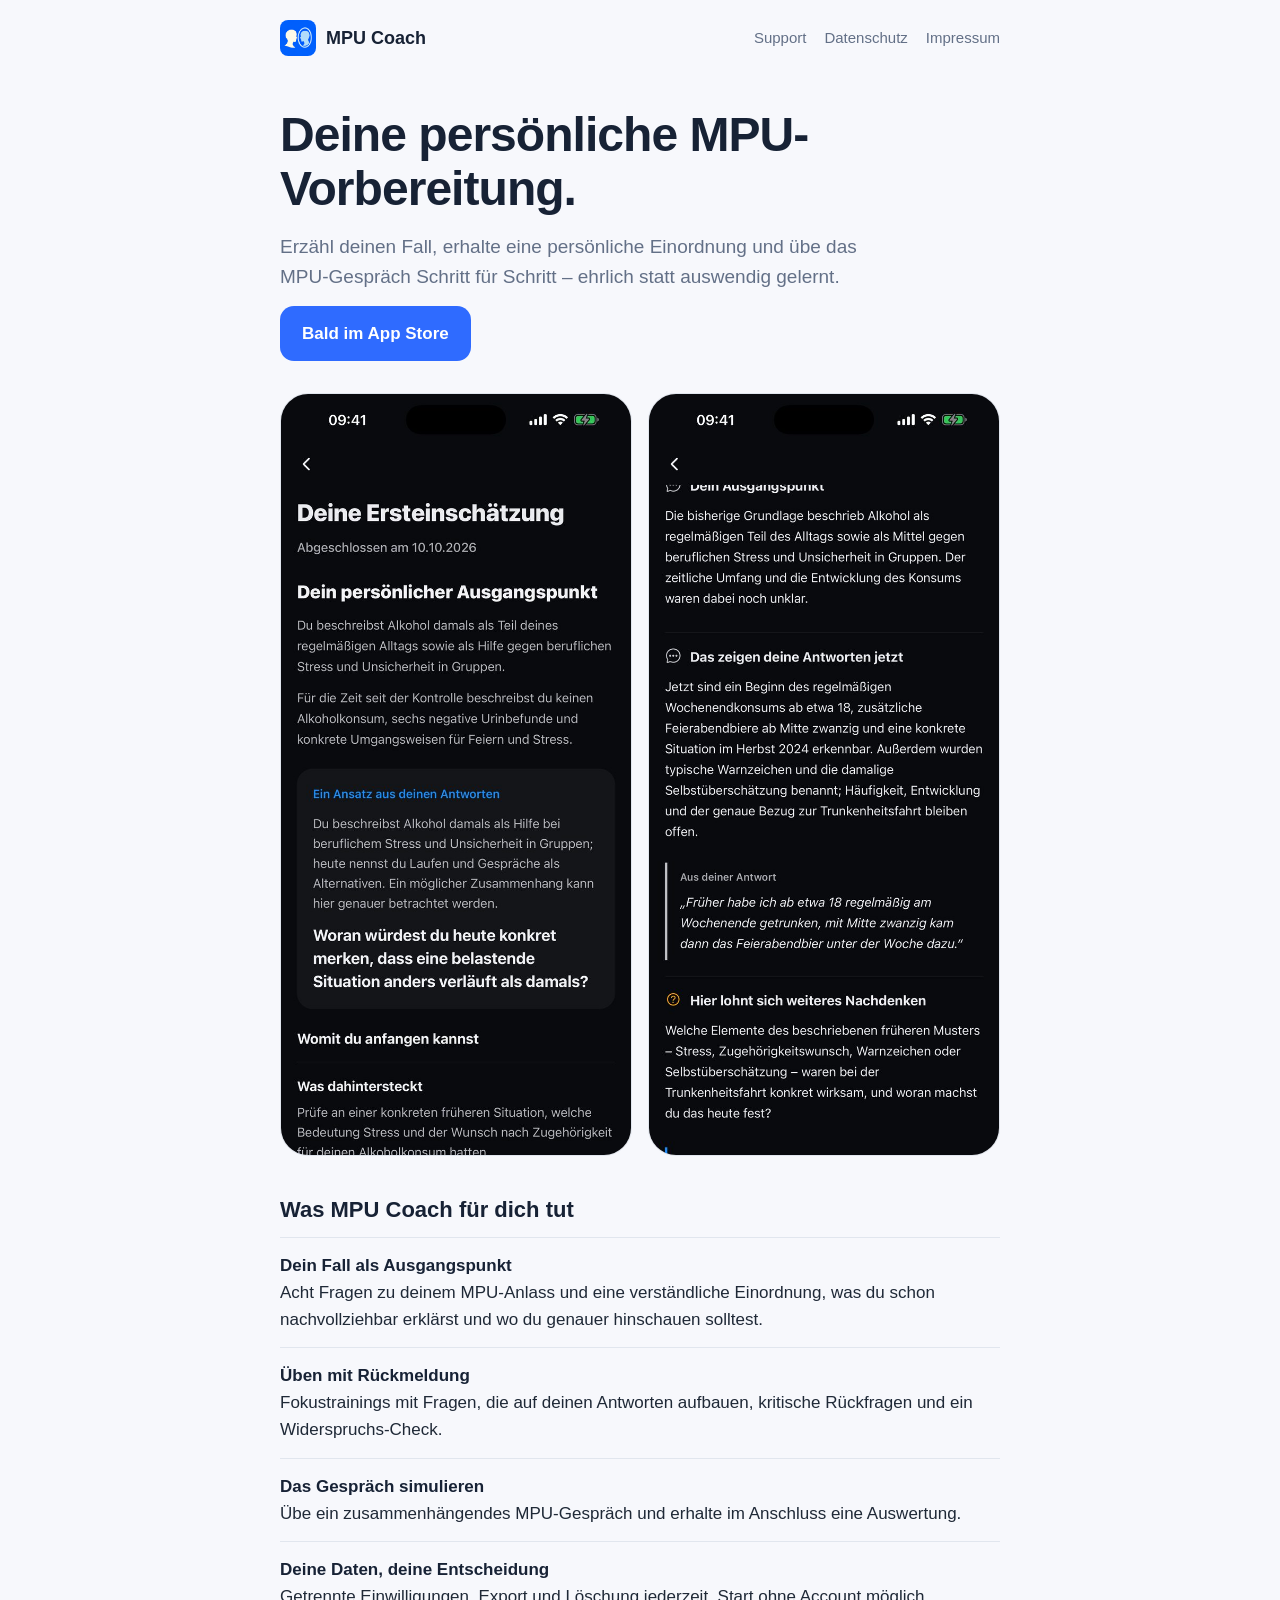
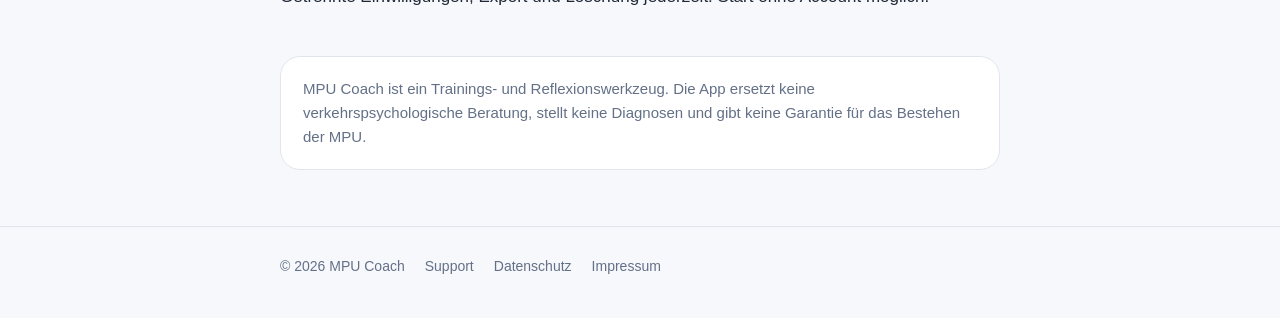
==== index.html @ 3ff572f0 "Initial website" ====
<!doctype html>
<html lang="de">
<head>
<meta charset="utf-8">
<meta name="viewport" content="width=device-width, initial-scale=1">
<title>MPU Coach – persönliche MPU-Vorbereitung</title>
<meta name="description" content="Bereite dich ehrlich und persönlich auf deine MPU vor: Erzähl deinen Fall, erhalte eine Einordnung und übe das Gespräch.">
<link rel="icon" href="favicon.png">
<link rel="apple-touch-icon" href="apple-touch-icon.png">
<link rel="stylesheet" href="style.css">
</head>
<body>
<header class="top"><div class="wrap">
  <a class="brand" href="index.html"><img src="icon.png" alt=""><span>MPU Coach</span></a>
  <nav><a href="support.html">Support</a><a href="datenschutz.html">Datenschutz</a><a href="impressum.html">Impressum</a></nav>
</div></header>
<main class="wrap">
<h1>Deine persönliche MPU-Vorbereitung.</h1>
<p class="lead">Erzähl deinen Fall, erhalte eine persönliche Einordnung und übe das MPU-Gespräch Schritt für Schritt – ehrlich statt auswendig gelernt.</p>
<p><a class="button" href="#app">Bald im App Store</a></p>
<div class="shots">
  <img src="screen-1.jpg" alt="Ersteinschätzung mit persönlichem Ausgangspunkt in der App MPU Coach">
  <img src="screen-2.jpg" alt="Auswertung eines Fokustrainings mit Zitat aus der eigenen Antwort">
</div>
<h2 id="app">Was MPU Coach für dich tut</h2>
<ul class="features">
  <li><strong>Dein Fall als Ausgangspunkt</strong>Acht Fragen zu deinem MPU-Anlass und eine verständliche Einordnung, was du schon nachvollziehbar erklärst und wo du genauer hinschauen solltest.</li>
  <li><strong>Üben mit Rückmeldung</strong>Fokustrainings mit Fragen, die auf deinen Antworten aufbauen, kritische Rückfragen und ein Widerspruchs-Check.</li>
  <li><strong>Das Gespräch simulieren</strong>Übe ein zusammenhängendes MPU-Gespräch und erhalte im Anschluss eine Auswertung.</li>
  <li><strong>Deine Daten, deine Entscheidung</strong>Getrennte Einwilligungen, Export und Löschung jederzeit. Start ohne Account möglich.</li>
</ul>
<div class="card" style="margin-top:32px">
  <p class="muted">MPU Coach ist ein Trainings- und Reflexionswerkzeug. Die App ersetzt keine verkehrspsychologische Beratung, stellt keine Diagnosen und gibt keine Garantie für das Bestehen der MPU.</p>
</div>
</main>
<footer><div class="wrap">
  <span>© 2026 MPU Coach</span>
  <a href="support.html">Support</a>
  <a href="datenschutz.html">Datenschutz</a>
  <a href="impressum.html">Impressum</a>
</div></footer>
</body>
</html>
---- style.css ----
:root {
  --bg: #F7F8FC;
  --surface: #FFFFFF;
  --ink: #172235;
  --body: #1F2937;
  --muted: #637087;
  --border: #E1E6EE;
  --accent: #2F6BFF;
  --accent-soft: #EDF3FF;
}
@media (prefers-color-scheme: dark) {
  :root {
    --bg: #080A0D;
    --surface: #141519;
    --ink: #ECECEF;
    --body: #D7D7DC;
    --muted: #A7A7B0;
    --border: #282A30;
    --accent: #198CFF;
    --accent-soft: #1B1D23;
  }
}
* { box-sizing: border-box; }
html { -webkit-text-size-adjust: 100%; }
body {
  margin: 0;
  background: var(--bg);
  color: var(--body);
  font: 17px/1.6 -apple-system, BlinkMacSystemFont, "SF Pro Text", "Segoe UI", Roboto, Helvetica, Arial, sans-serif;
}
a { color: var(--accent); text-decoration: none; }
a:hover { text-decoration: underline; }
.wrap { max-width: 760px; margin: 0 auto; padding: 0 20px; }
header.top { padding: 20px 0; }
header.top .wrap { display: flex; align-items: center; justify-content: space-between; gap: 12px; }
.brand { display: flex; align-items: center; gap: 10px; color: var(--ink); font-weight: 700; font-size: 18px; }
.brand img { width: 36px; height: 36px; border-radius: 22.5%; }
nav a { color: var(--muted); font-size: 15px; margin-left: 18px; }
h1 { color: var(--ink); font-size: clamp(32px, 7vw, 48px); line-height: 1.12; letter-spacing: -0.02em; margin: 32px 0 16px; }
h2 { color: var(--ink); font-size: 22px; line-height: 1.3; margin: 40px 0 12px; }
h3 { color: var(--ink); font-size: 17px; margin: 16px 0 6px; }
p { margin: 0 0 14px; }
.lead { font-size: 19px; color: var(--muted); max-width: 600px; }
.card { background: var(--surface); border: 1px solid var(--border); border-radius: 20px; padding: 20px 22px; margin: 12px 0; }
.card p:last-child { margin-bottom: 0; }
.button { display: inline-block; background: var(--accent); color: #fff; font-weight: 600; padding: 14px 22px; border-radius: 14px; }
.button:hover { text-decoration: none; opacity: .92; }
.muted { color: var(--muted); font-size: 15px; }
.shots { display: grid; grid-template-columns: 1fr 1fr; gap: 16px; margin: 32px 0; }
.shots img { width: 100%; border-radius: 28px; border: 1px solid var(--border); display: block; }
.features { list-style: none; padding: 0; margin: 0; }
.features li { padding: 14px 0; border-top: 1px solid var(--border); }
.features li strong { color: var(--ink); display: block; }
footer { margin: 56px 0 0; padding: 28px 0 40px; border-top: 1px solid var(--border); }
footer .wrap { display: flex; flex-wrap: wrap; gap: 8px 20px; color: var(--muted); font-size: 14px; }
footer a { color: var(--muted); }
@media (max-width: 520px) {
  nav a { margin-left: 12px; font-size: 14px; }
  .brand span { display: none; }
}
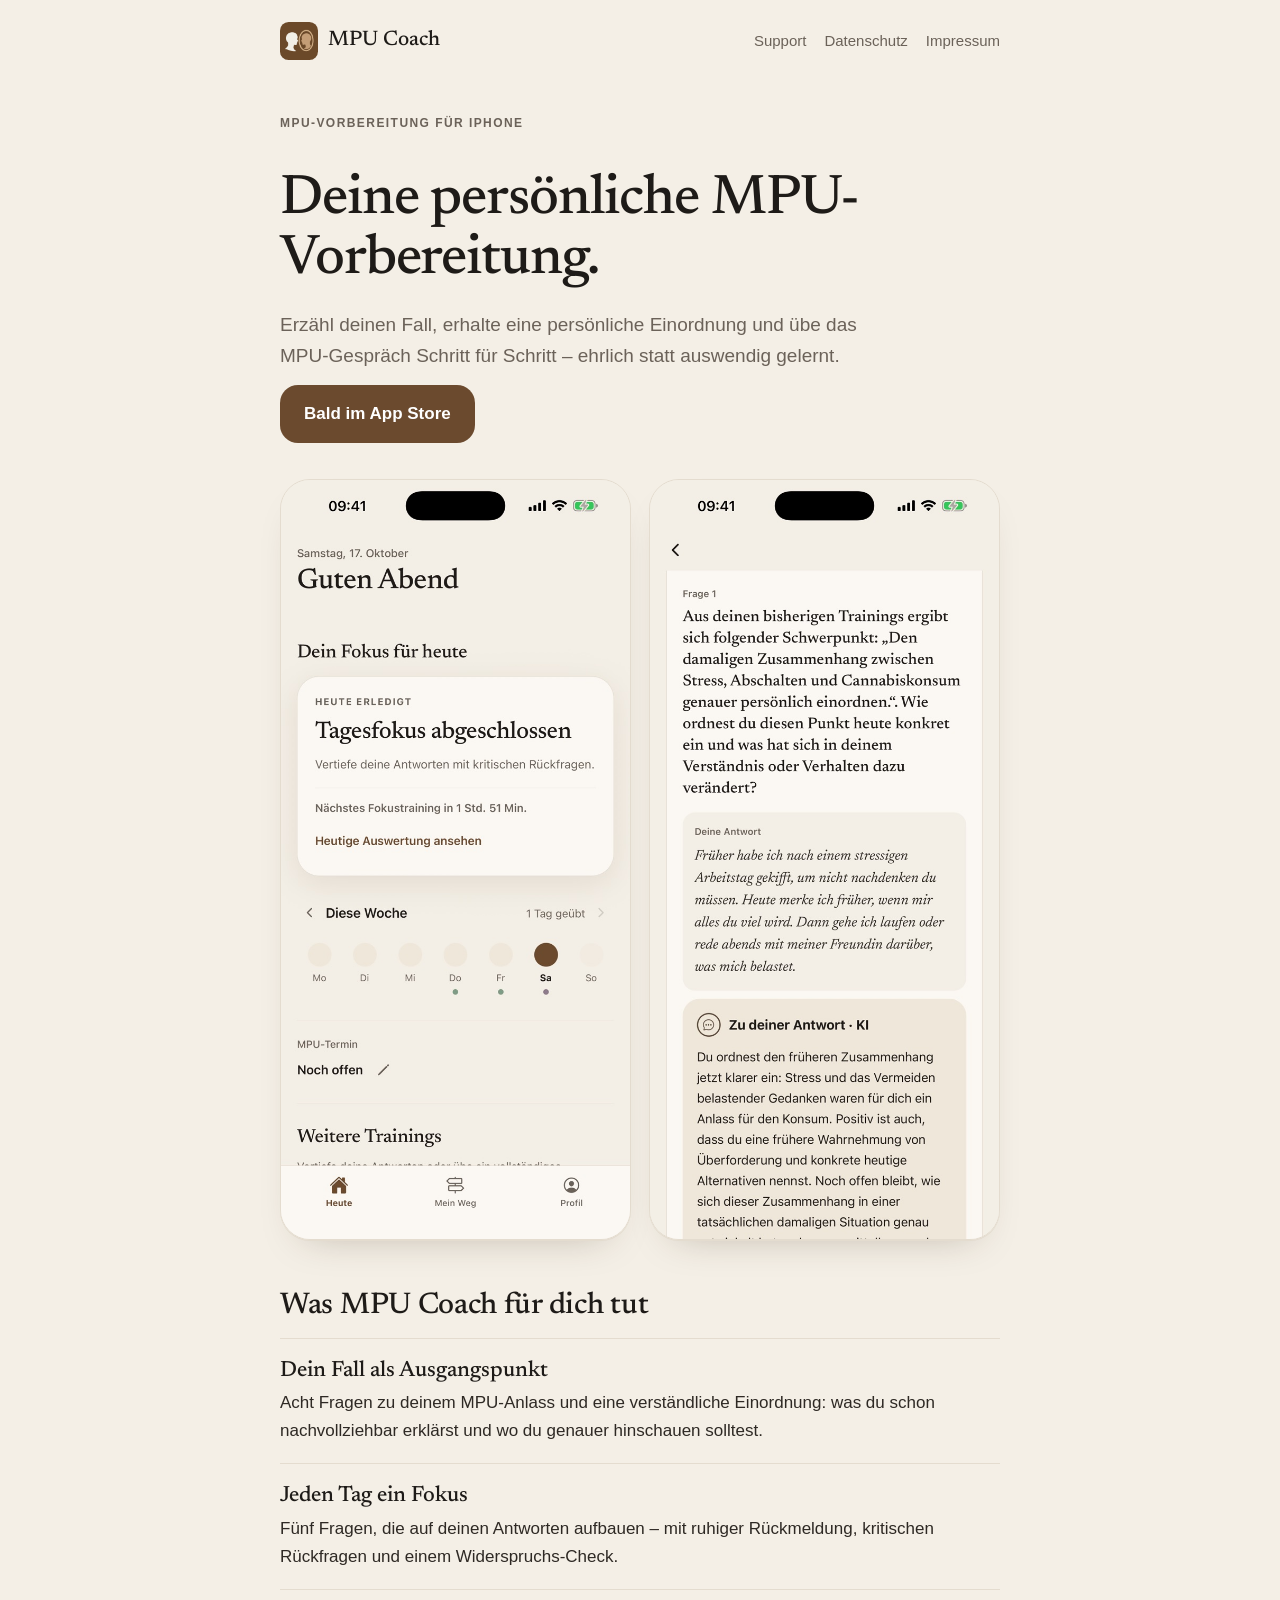
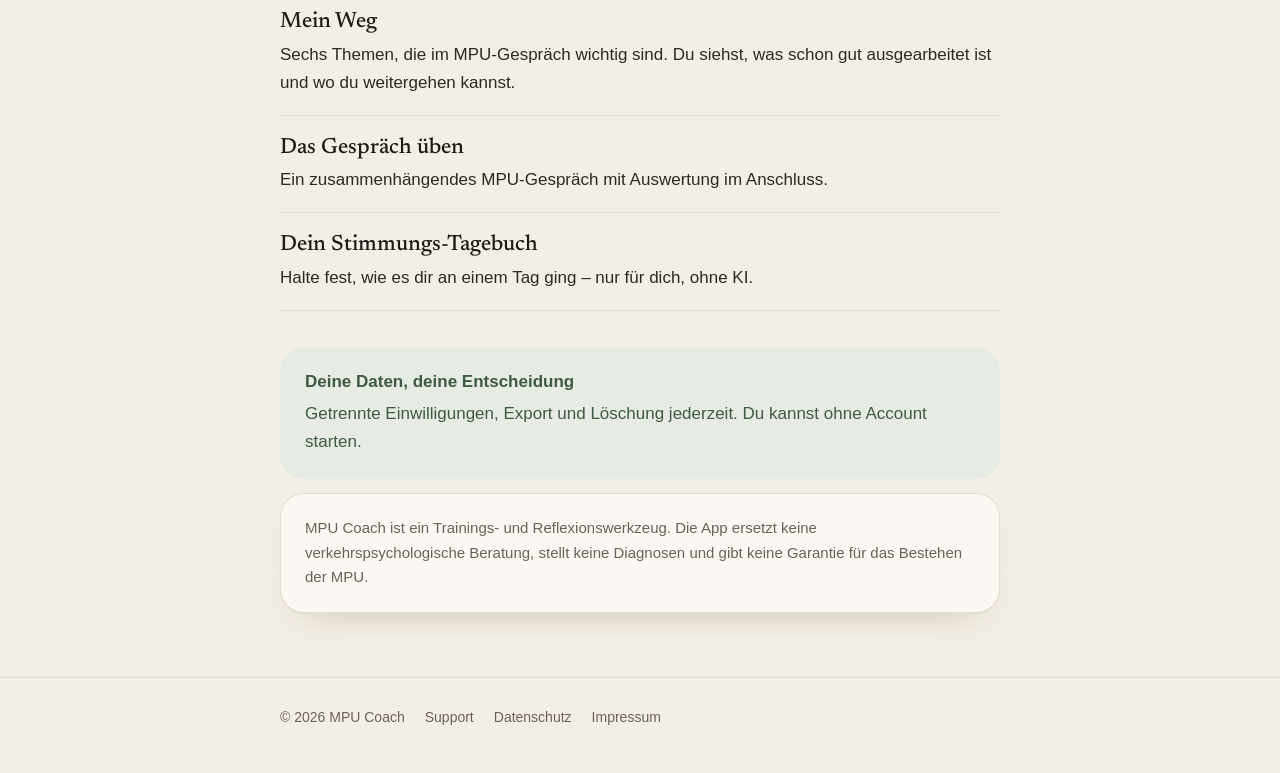
==== commit c7a5d6fb: "Update website" ====
--- a/index.html
+++ b/index.html
@@ -3,6 +3,8 @@
 <head>
 <meta charset="utf-8">
 <meta name="viewport" content="width=device-width, initial-scale=1">
+<meta name="theme-color" content="#F4EFE6">
+<meta name="color-scheme" content="light">
 <title>MPU Coach – persönliche MPU-Vorbereitung</title>
 <meta name="description" content="Bereite dich ehrlich und persönlich auf deine MPU vor: Erzähl deinen Fall, erhalte eine Einordnung und übe das Gespräch.">
 <link rel="icon" href="favicon.png">
@@ -15,21 +17,27 @@
   <nav><a href="support.html">Support</a><a href="datenschutz.html">Datenschutz</a><a href="impressum.html">Impressum</a></nav>
 </div></header>
 <main class="wrap">
+<p class="eyebrow">MPU-Vorbereitung für iPhone</p>
 <h1>Deine persönliche MPU-Vorbereitung.</h1>
 <p class="lead">Erzähl deinen Fall, erhalte eine persönliche Einordnung und übe das MPU-Gespräch Schritt für Schritt – ehrlich statt auswendig gelernt.</p>
 <p><a class="button" href="#app">Bald im App Store</a></p>
 <div class="shots">
-  <img src="screen-1.jpg" alt="Ersteinschätzung mit persönlichem Ausgangspunkt in der App MPU Coach">
-  <img src="screen-2.jpg" alt="Auswertung eines Fokustrainings mit Zitat aus der eigenen Antwort">
+  <img src="screen-1.jpg" alt="Die Seite „Heute“ in MPU Coach mit Tagesfokus und den Wochentagen">
+  <img src="screen-2.jpg" alt="Eine gespeicherte Frage mit der eigenen Antwort in kursiver Schrift und der Rückmeldung">
 </div>
 <h2 id="app">Was MPU Coach für dich tut</h2>
 <ul class="features">
-  <li><strong>Dein Fall als Ausgangspunkt</strong>Acht Fragen zu deinem MPU-Anlass und eine verständliche Einordnung, was du schon nachvollziehbar erklärst und wo du genauer hinschauen solltest.</li>
-  <li><strong>Üben mit Rückmeldung</strong>Fokustrainings mit Fragen, die auf deinen Antworten aufbauen, kritische Rückfragen und ein Widerspruchs-Check.</li>
-  <li><strong>Das Gespräch simulieren</strong>Übe ein zusammenhängendes MPU-Gespräch und erhalte im Anschluss eine Auswertung.</li>
-  <li><strong>Deine Daten, deine Entscheidung</strong>Getrennte Einwilligungen, Export und Löschung jederzeit. Start ohne Account möglich.</li>
+  <li><strong>Dein Fall als Ausgangspunkt</strong>Acht Fragen zu deinem MPU-Anlass und eine verständliche Einordnung: was du schon nachvollziehbar erklärst und wo du genauer hinschauen solltest.</li>
+  <li><strong>Jeden Tag ein Fokus</strong>Fünf Fragen, die auf deinen Antworten aufbauen – mit ruhiger Rückmeldung, kritischen Rückfragen und einem Widerspruchs-Check.</li>
+  <li><strong>Mein Weg</strong>Sechs Themen, die im MPU-Gespräch wichtig sind. Du siehst, was schon gut ausgearbeitet ist und wo du weitergehen kannst.</li>
+  <li><strong>Das Gespräch üben</strong>Ein zusammenhängendes MPU-Gespräch mit Auswertung im Anschluss.</li>
+  <li><strong>Dein Stimmungs-Tagebuch</strong>Halte fest, wie es dir an einem Tag ging – nur für dich, ohne KI.</li>
 </ul>
-<div class="card" style="margin-top:32px">
+<div class="card sage" style="margin-top:36px">
+  <h3>Deine Daten, deine Entscheidung</h3>
+  <p>Getrennte Einwilligungen, Export und Löschung jederzeit. Du kannst ohne Account starten.</p>
+</div>
+<div class="card">
   <p class="muted">MPU Coach ist ein Trainings- und Reflexionswerkzeug. Die App ersetzt keine verkehrspsychologische Beratung, stellt keine Diagnosen und gibt keine Garantie für das Bestehen der MPU.</p>
 </div>
 </main>
--- a/style.css
+++ b/style.css
@@ -1,24 +1,21 @@
+/* MPU Coach website – always the app's light cream and wood style.
+   Fonts are served from this site (no third-party font requests). */
+@font-face { font-family: "Newsreader"; src: url("fonts/newsreader-500.ttf") format("truetype"); font-weight: 500; font-style: normal; font-display: swap; }
+@font-face { font-family: "Newsreader"; src: url("fonts/newsreader-400-italic.ttf") format("truetype"); font-weight: 400; font-style: italic; font-display: swap; }
 :root {
-  --bg: #F7F8FC;
-  --surface: #FFFFFF;
-  --ink: #172235;
-  --body: #1F2937;
-  --muted: #637087;
-  --border: #E1E6EE;
-  --accent: #2F6BFF;
-  --accent-soft: #EDF3FF;
-}
-@media (prefers-color-scheme: dark) {
-  :root {
-    --bg: #080A0D;
-    --surface: #141519;
-    --ink: #ECECEF;
-    --body: #D7D7DC;
-    --muted: #A7A7B0;
-    --border: #282A30;
-    --accent: #198CFF;
-    --accent-soft: #1B1D23;
-  }
+  --bg: #F4EFE6;
+  --surface: #FBF8F3;
+  --surface-2: #EFE7DA;
+  --ink: #1E1B18;
+  --body: #2E2924;
+  --muted: #6B6259;
+  --border: #E4DCCF;
+  --accent: #6B4A2E;
+  --on-accent: #FFFFFF;
+  --sage: #E6EBE3;
+  --sage-ink: #3F5A45;
+  --shadow: 0 1px 0 #E4DCCF, 0 18px 40px -26px rgba(60, 40, 20, 0.35);
+  color-scheme: light;
 }
 * { box-sizing: border-box; }
 html { -webkit-text-size-adjust: 100%; }
@@ -26,35 +23,48 @@
   margin: 0;
   background: var(--bg);
   color: var(--body);
-  font: 17px/1.6 -apple-system, BlinkMacSystemFont, "SF Pro Text", "Segoe UI", Roboto, Helvetica, Arial, sans-serif;
+  font: 17px/1.65 -apple-system, BlinkMacSystemFont, "SF Pro Text", "Segoe UI", Roboto, Helvetica, Arial, sans-serif;
 }
-a { color: var(--accent); text-decoration: none; }
-a:hover { text-decoration: underline; }
+a { color: var(--accent); text-decoration: none; font-weight: 600; }
+a:hover { text-decoration: underline; text-underline-offset: 3px; }
 .wrap { max-width: 760px; margin: 0 auto; padding: 0 20px; }
-header.top { padding: 20px 0; }
+header.top { padding: 22px 0; }
 header.top .wrap { display: flex; align-items: center; justify-content: space-between; gap: 12px; }
-.brand { display: flex; align-items: center; gap: 10px; color: var(--ink); font-weight: 700; font-size: 18px; }
-.brand img { width: 36px; height: 36px; border-radius: 22.5%; }
-nav a { color: var(--muted); font-size: 15px; margin-left: 18px; }
-h1 { color: var(--ink); font-size: clamp(32px, 7vw, 48px); line-height: 1.12; letter-spacing: -0.02em; margin: 32px 0 16px; }
-h2 { color: var(--ink); font-size: 22px; line-height: 1.3; margin: 40px 0 12px; }
-h3 { color: var(--ink); font-size: 17px; margin: 16px 0 6px; }
+.brand { display: flex; align-items: center; gap: 10px; color: var(--ink); font: 500 21px/1.2 "Newsreader", Georgia, serif; }
+.brand:hover { text-decoration: none; }
+.brand img { width: 38px; height: 38px; border-radius: 22.5%; }
+nav a { color: var(--muted); font-size: 15px; font-weight: 500; margin-left: 18px; }
+nav a[aria-current="page"] { color: var(--accent); font-weight: 600; }
+h1, h2 { font-family: "Newsreader", Georgia, "Times New Roman", serif; font-weight: 500; color: var(--ink); }
+h1 { font-size: clamp(34px, 8vw, 56px); hyphens: auto; overflow-wrap: break-word; line-height: 1.08; letter-spacing: -0.02em; margin: 36px 0 18px; }
+h2 { font-size: clamp(25px, 4.6vw, 30px); line-height: 1.2; letter-spacing: -0.01em; margin: 48px 0 14px; }
+h3 { color: var(--ink); font-size: 17px; line-height: 1.4; margin: 18px 0 6px; }
+.card h3:first-child { margin-top: 0; }
 p { margin: 0 0 14px; }
+.eyebrow { font-size: 12px; font-weight: 700; letter-spacing: 0.12em; text-transform: uppercase; color: var(--muted); margin: 32px 0 0; }
 .lead { font-size: 19px; color: var(--muted); max-width: 600px; }
-.card { background: var(--surface); border: 1px solid var(--border); border-radius: 20px; padding: 20px 22px; margin: 12px 0; }
+.card { background: var(--surface); border: 1px solid var(--border); border-radius: 24px; padding: 22px 24px; margin: 14px 0; box-shadow: var(--shadow); }
 .card p:last-child { margin-bottom: 0; }
-.button { display: inline-block; background: var(--accent); color: #fff; font-weight: 600; padding: 14px 22px; border-radius: 14px; }
+.card.sage { background: var(--sage); border-color: transparent; box-shadow: none; }
+.card.sage, .card.sage h3 { color: var(--sage-ink); }
+.button { display: inline-block; background: var(--accent); color: var(--on-accent); font-weight: 600; padding: 15px 24px; border-radius: 18px; }
 .button:hover { text-decoration: none; opacity: .92; }
 .muted { color: var(--muted); font-size: 15px; }
-.shots { display: grid; grid-template-columns: 1fr 1fr; gap: 16px; margin: 32px 0; }
-.shots img { width: 100%; border-radius: 28px; border: 1px solid var(--border); display: block; }
+.quote { font: italic 400 22px/1.45 "Newsreader", Georgia, serif; color: var(--ink); margin: 0; }
+.shots { display: grid; grid-template-columns: 1fr 1fr; gap: 18px; margin: 36px 0 8px; }
+.shots img { width: 100%; border-radius: 30px; border: 1px solid var(--border); display: block; box-shadow: var(--shadow); }
 .features { list-style: none; padding: 0; margin: 0; }
-.features li { padding: 14px 0; border-top: 1px solid var(--border); }
-.features li strong { color: var(--ink); display: block; }
-footer { margin: 56px 0 0; padding: 28px 0 40px; border-top: 1px solid var(--border); }
+.features li { padding: 18px 0; border-top: 1px solid var(--border); }
+.features li:last-child { border-bottom: 1px solid var(--border); }
+.features li strong { color: var(--ink); display: block; font: 500 22px/1.3 "Newsreader", Georgia, serif; margin-bottom: 4px; }
+/* Privacy policy rendered from the app text */
+.policy h2 { font-size: 26px; margin-top: 44px; padding-top: 22px; border-top: 1px solid var(--border); }
+.policy h3 { margin-top: 22px; }
+footer { margin: 64px 0 0; padding: 28px 0 44px; border-top: 1px solid var(--border); }
 footer .wrap { display: flex; flex-wrap: wrap; gap: 8px 20px; color: var(--muted); font-size: 14px; }
-footer a { color: var(--muted); }
+footer a { color: var(--muted); font-weight: 500; }
 @media (max-width: 520px) {
   nav a { margin-left: 12px; font-size: 14px; }
   .brand span { display: none; }
+  .card { padding: 20px; }
 }
